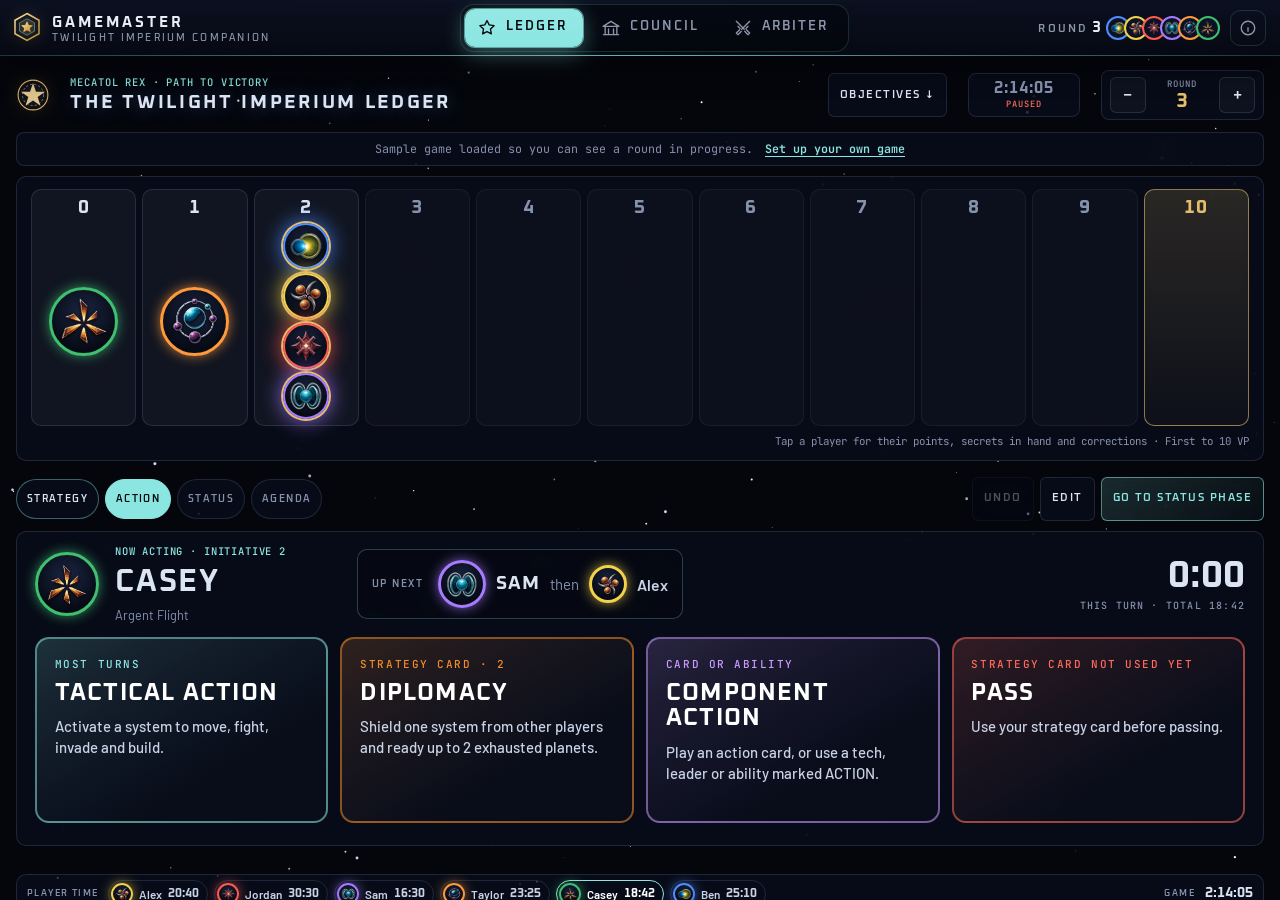
==== index.html @ 6354f103 "One game flow: shell with tabs, shared table, Council and Arbiter modules, agenda and combat hand-of" ====
<!DOCTYPE html>
<html lang="en">
<head>
<meta charset="utf-8">
<meta name="viewport" content="width=device-width, initial-scale=1, viewport-fit=cover">
<title>TI4 GameMaster</title>
<meta name="description" content="Free fan-made companion for Twilight Imperium 4 + Prophecy of Kings: objectives and rounds, agenda phase, and combat in one place.">
<meta name="theme-color" content="#05070d">
<link rel="preconnect" href="https://fonts.googleapis.com"><link rel="preconnect" href="https://fonts.gstatic.com" crossorigin>
<link href="https://fonts.googleapis.com/css2?family=Oxanium:wght@500;600;700&family=Barlow:wght@400;500;600&display=swap" rel="stylesheet">
<style>
:root{
  --bg:#05070d; --edge:rgba(139,230,226,.16); --ink:#e9eef7; --dim:#8d97ab;
  --cyan:#8be6e2; --gold:#e8c36a; --ember:#ff7a52; --violet:#b48cff;
  --bar:56px; --display:"Oxanium",system-ui,sans-serif; --body:"Barlow",system-ui,sans-serif;
}
*{box-sizing:border-box}
html,body{margin:0;height:100%;background:var(--bg);color:var(--ink);font-family:var(--body);overflow:hidden}
body{display:grid;grid-template-rows:var(--bar) 1fr}

/* ---------- command bar ---------- */
.bar{position:relative;z-index:2;display:flex;align-items:center;gap:14px;padding:0 14px 0 12px;
  padding-top:env(safe-area-inset-top);height:calc(var(--bar) + env(safe-area-inset-top));
  background:
    radial-gradient(120% 220% at 50% -120%,rgba(139,230,226,.16),transparent 60%),
    linear-gradient(180deg,#0b1020,#060912);
  border-bottom:1px solid var(--edge);box-shadow:0 10px 30px rgba(0,0,0,.45)}
.bar::after{content:"";position:absolute;left:0;right:0;bottom:-1px;height:1px;
  background:linear-gradient(90deg,transparent,var(--tint,var(--cyan)) 50%,transparent);opacity:.7;transition:background .4s}
.mark{display:flex;align-items:center;gap:10px;min-width:0;color:inherit;text-decoration:none}
.mark svg{width:30px;height:30px;flex:none;filter:drop-shadow(0 0 8px rgba(232,195,106,.35))}
.mark b{font:700 15px/1 var(--display);letter-spacing:.2em;text-transform:uppercase;white-space:nowrap}
.mark small{display:block;font:500 9.5px/1.2 var(--display);letter-spacing:.24em;color:var(--dim);text-transform:uppercase;margin-top:3px}

.tabs{display:flex;gap:6px;margin:0 auto;padding:4px;border:1px solid var(--edge);border-radius:14px;background:rgba(3,5,10,.6)}
.tab{position:relative;display:flex;align-items:center;gap:9px;height:38px;padding:0 16px 0 12px;border:0;border-radius:10px;
  background:transparent;color:var(--dim);cursor:pointer;font:600 12.5px/1 var(--display);letter-spacing:.16em;text-transform:uppercase;transition:color .2s,background .2s}
.tab svg{width:20px;height:20px;flex:none;stroke:currentColor;fill:none;stroke-width:1.6;stroke-linecap:round;stroke-linejoin:round}
.tab:hover{color:var(--ink)}
.tab[aria-selected="true"]{color:#05070d;background:linear-gradient(180deg,color-mix(in srgb,var(--t) 92%,#fff),var(--t));
  box-shadow:0 0 0 1px color-mix(in srgb,var(--t) 60%,transparent),0 6px 22px color-mix(in srgb,var(--t) 40%,transparent)}
.tab[data-tool="ledger"]{--t:var(--cyan)} .tab[data-tool="council"]{--t:var(--gold)} .tab[data-tool="arbiter"]{--t:var(--ember)}
.tab .dot{position:absolute;top:5px;right:6px;width:8px;height:8px;border-radius:50%;background:var(--t);box-shadow:0 0 10px var(--t);display:none}
.tab.alert .dot{display:block;animation:pulse 1.6s ease-in-out infinite}
.tab[aria-selected="true"] .dot{display:none}
@keyframes pulse{50%{transform:scale(1.5);opacity:.55}}

.status{display:flex;align-items:center;gap:10px;min-width:0}
.round{font:600 11px/1 var(--display);letter-spacing:.2em;color:var(--dim);text-transform:uppercase;white-space:nowrap}
.round b{color:var(--ink);font-size:15px;letter-spacing:.04em;margin-left:4px}
.seats{display:flex}
.seats img{width:24px;height:24px;border-radius:50%;margin-left:-6px;border:2px solid var(--c);background:#0b1224;object-fit:contain;padding:2px}
.icon{width:36px;height:36px;border-radius:10px;border:1px solid var(--edge);background:transparent;color:var(--dim);cursor:pointer;display:grid;place-items:center}
.icon:hover{color:var(--ink)} .icon svg{width:18px;height:18px;stroke:currentColor;fill:none;stroke-width:1.8}

/* ---------- module stage ---------- */
main{position:relative}
main iframe{position:absolute;inset:0;width:100%;height:100%;border:0;background:var(--bg);visibility:hidden}
main iframe.on{visibility:visible}
.boot{position:absolute;inset:0;display:grid;place-items:center;color:var(--dim);font:600 12px var(--display);letter-spacing:.3em;text-transform:uppercase;pointer-events:none}

/* ---------- about ---------- */
dialog{max-width:560px;width:calc(100% - 32px);border:1px solid var(--edge);border-radius:18px;background:#0a0f1c;color:var(--ink);padding:26px 26px 20px;box-shadow:0 30px 80px rgba(0,0,0,.6)}
dialog::backdrop{background:rgba(2,3,8,.7);backdrop-filter:blur(4px)}
dialog h2{margin:0 0 4px;font:700 18px var(--display);letter-spacing:.18em;text-transform:uppercase}
dialog p{color:#c3cad8;line-height:1.55;font-size:15px} dialog a{color:var(--cyan)}
dialog .fine{font-size:13px;color:var(--dim)}
dialog button{margin-top:6px;height:40px;padding:0 18px;border-radius:10px;border:1px solid var(--edge);background:#111a2e;color:var(--ink);font:600 12px var(--display);letter-spacing:.16em;text-transform:uppercase;cursor:pointer}

/* ---------- phone ---------- */
@media (max-width:820px){
  .mark b,.mark small,.round span{display:none}
  .tab{padding:0 12px 0 10px}
}
@media (max-width:560px){
  :root{--bar:52px}
  .bar{gap:8px;padding:0 8px}
  .tabs{gap:2px;padding:3px}
  .tab{gap:0;padding:0 14px;height:40px}
  .tab span{display:none}
  .tab svg{width:22px;height:22px}
  .seats{display:none}
}
</style>
</head>
<body>
<header class="bar" id="bar">
  <a class="mark" href="./" title="TI4 GameMaster">
    <svg viewBox="0 0 40 40" aria-hidden="true"><defs><linearGradient id="mg" x1="0" y1="0" x2="1" y2="1"><stop offset="0" stop-color="#ffe7a8"/><stop offset="1" stop-color="#b8862e"/></linearGradient></defs>
      <polygon points="20,2 36,11 36,29 20,38 4,29 4,11" fill="none" stroke="url(#mg)" stroke-width="2"/>
      <polygon points="20,9 30,14.5 30,25.5 20,31 10,25.5 10,14.5" fill="rgba(232,195,106,.12)" stroke="#8be6e2" stroke-opacity=".6"/>
      <path d="M20 12l2.4 5.2 5.6.6-4.2 3.8 1.2 5.5L20 24.4l-5 2.7 1.2-5.5-4.2-3.8 5.6-.6z" fill="url(#mg)"/></svg>
    <div><b>GameMaster</b><small>Twilight Imperium companion</small></div>
  </a>
  <nav class="tabs" role="tablist" aria-label="Tools">
    <button class="tab" role="tab" data-tool="ledger" aria-selected="false" title="Ledger: objectives, score and rounds">
      <svg viewBox="0 0 24 24"><path d="M12 3l2.6 5.3 5.9.9-4.3 4.1 1 5.8L12 16.4 6.8 19.1l1-5.8L3.5 9.2l5.9-.9z"/></svg><span>Ledger</span><i class="dot"></i></button>
    <button class="tab" role="tab" data-tool="council" aria-selected="false" title="Council Chamber: the agenda phase">
      <svg viewBox="0 0 24 24"><path d="M3 20h18M5 20V10M19 20V10M9 20v-7M15 20v-7M2.5 10L12 4l9.5 6z"/></svg><span>Council</span><i class="dot"></i></button>
    <button class="tab" role="tab" data-tool="arbiter" aria-selected="false" title="Battle Arbiter: resolve combat">
      <svg viewBox="0 0 24 24"><path d="M4 4l9.5 9.5M20 4l-9.5 9.5M14 16l4 4 2-2-4-4M10 16l-4 4-2-2 4-4M15.5 12.5L18 10M8.5 12.5L6 10"/></svg><span>Arbiter</span><i class="dot"></i></button>
  </nav>
  <div class="status">
    <div class="round" id="round" hidden><span>Round</span><b id="roundN">1</b></div>
    <div class="seats" id="seats"></div>
    <button class="icon" id="aboutBtn" aria-label="About this site"><svg viewBox="0 0 24 24"><circle cx="12" cy="12" r="9"/><path d="M12 11v6M12 7.5v.5"/></svg></button>
  </div>
</header>
<main id="stage"><div class="boot" id="boot">Opening the ledger</div></main>

<dialog id="about">
  <h2>GameMaster</h2>
  <p>A free companion for <i>Twilight Imperium: Fourth Edition</i> and <i>Prophecy of Kings</i>. The Ledger runs the round and the score; the agenda phase opens the Council Chamber, and combat opens the Battle Arbiter.</p>
  <p>Your game is saved in this browser on this device. There are no accounts and nothing is sent anywhere.</p>
  <p class="fine">Fan-made and non-commercial. Not affiliated with, endorsed or sponsored by Fantasy Flight Games or Asmodee. Twilight Imperium is a trademark of Fantasy Flight Games; faction portraits © Fantasy Flight Games. Unit art rendered from <a href="https://www.thingiverse.com/thing:4191414" target="_blank" rel="noopener">Twilight Imperium 4 ship models</a> by Saunick, CC BY.</p>
  <form method="dialog"><button>Close</button></form>
</dialog>

<script src="shared/factions.js"></script>
<script src="shared/bus.js"></script>
<script src="shared/table.js"></script>
<script>
window.TI4_SHELL = true;
(function () {
  const TOOLS = ['ledger', 'council', 'arbiter'];
  const TINT = { ledger: 'var(--cyan)', council: 'var(--gold)', arbiter: 'var(--ember)' };
  const stage = document.getElementById('stage'), frames = {};
  let current = null;

  function frame(tool) {
    if (!frames[tool]) {
      const f = document.createElement('iframe');
      f.src = tool + '/'; f.title = tool; f.setAttribute('allow', 'clipboard-write');
      f.addEventListener('load', () => { document.getElementById('boot').hidden = true; });
      stage.appendChild(f); frames[tool] = f;
    }
    return frames[tool];
  }
  function show(tool, push) {
    if (!TOOLS.includes(tool)) tool = 'ledger';
    if (tool === current) return;
    current = tool;
    for (const t of TOOLS) {
      const on = t === tool;
      document.querySelector(`.tab[data-tool="${t}"]`).setAttribute('aria-selected', on);
      if (on) { document.querySelector(`.tab[data-tool="${t}"]`).classList.remove('alert'); frame(t).classList.add('on'); }
      else if (frames[t]) frames[t].classList.remove('on');
    }
    document.getElementById('bar').style.setProperty('--tint', TINT[tool]);
    if (push !== false && location.hash !== '#' + tool) history.replaceState(null, '', '#' + tool);
    TI4.emit('shell:shown', { tool });
    try { frames[tool].contentWindow.focus(); } catch (e) {}
  }
  document.querySelector('.tabs').addEventListener('click', e => { const b = e.target.closest('.tab'); if (b) show(b.dataset.tool); });
  addEventListener('hashchange', () => show(location.hash.slice(1), false));

  /* modules ask the shell to switch tabs */
  TI4.on('shell:open', m => show(m.tool));
  /* attention dots on tabs that aren't on screen */
  const flag = tool => { if (tool !== current) document.querySelector(`.tab[data-tool="${tool}"]`).classList.add('alert'); };
  TI4.on('outbox', m => { if (m.kind && m.kind.startsWith('council')) flag('ledger'); if (m.kind === 'arbiter:result') flag('ledger'); });
  TI4.on('pending', m => flag(m.tool));

  /* who's playing, in the bar */
  function drawTable() {
    const t = TI4.table.read(), seats = document.getElementById('seats');
    document.getElementById('round').hidden = !t;
    if (!t) { seats.innerHTML = ''; return; }
    document.getElementById('roundN').textContent = t.round || 1;
    seats.innerHTML = t.players.map(p => { const f = TI4.faction(p.faction);
      return f && f.art.emblem ? `<img src="${f.art.emblem}" alt="" title="${p.name} · ${f.name}" style="--c:${TI4.COLORS[p.color] || '#888'}">` : ''; }).join('');
  }
  TI4.on('table', drawTable); drawTable();

  document.getElementById('aboutBtn').addEventListener('click', () => document.getElementById('about').showModal());

  show(location.hash.slice(1) || 'ledger', false);
})();
</script>
</body>
</html>
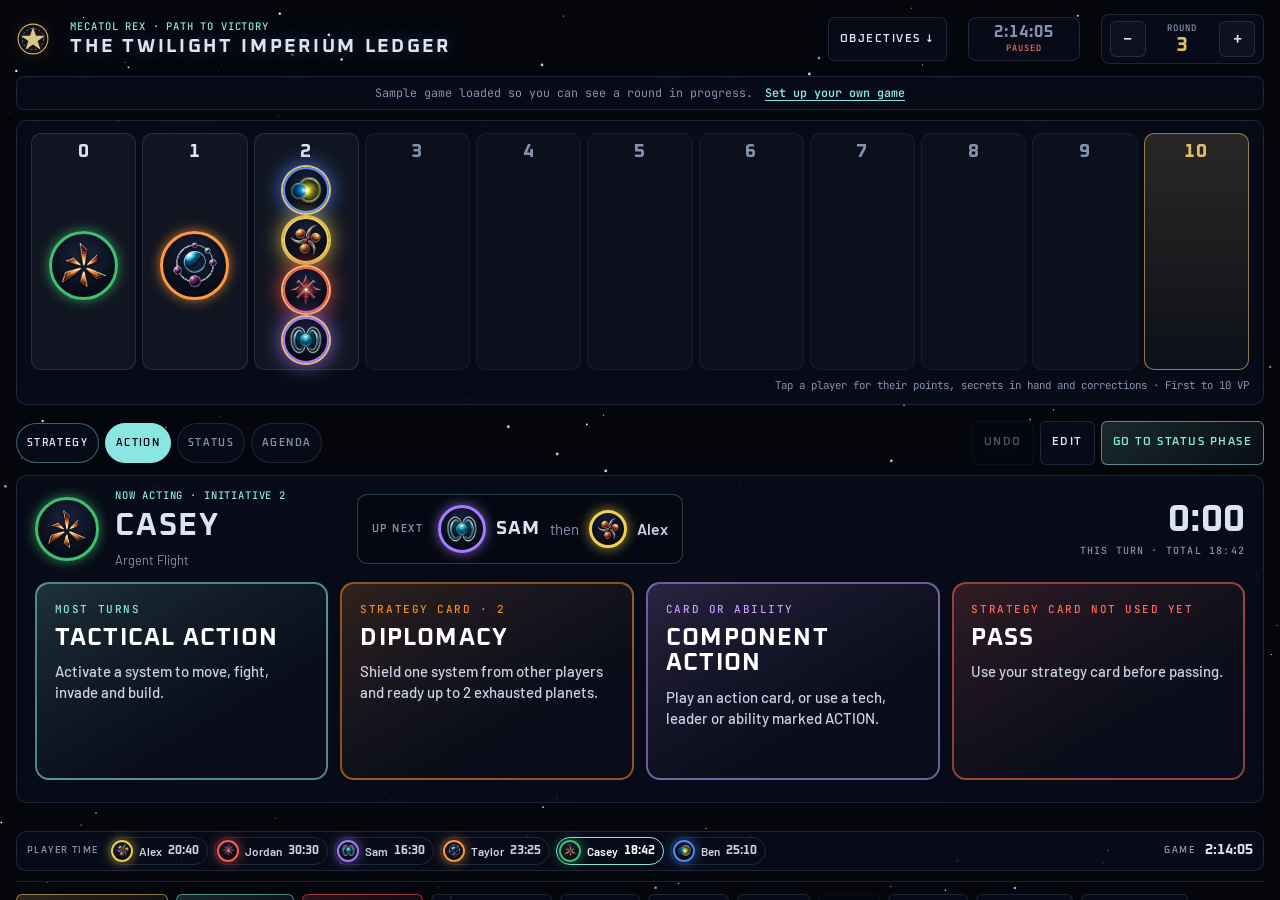
==== commit 3587ff32: "No top bar: Council and Arbiter slide over the Ledger; one setup with starting techs and table optio" ====
--- a/index.html
+++ b/index.html
@@ -6,111 +6,45 @@
 <title>TI4 GameMaster</title>
 <meta name="description" content="Free fan-made companion for Twilight Imperium 4 + Prophecy of Kings: objectives and rounds, agenda phase, and combat in one place.">
 <meta name="theme-color" content="#05070d">
-<link rel="preconnect" href="https://fonts.googleapis.com"><link rel="preconnect" href="https://fonts.gstatic.com" crossorigin>
-<link href="https://fonts.googleapis.com/css2?family=Oxanium:wght@500;600;700&family=Barlow:wght@400;500;600&display=swap" rel="stylesheet">
+<link rel="icon" href="data:image/svg+xml,%3Csvg xmlns='http://www.w3.org/2000/svg' viewBox='0 0 40 40'%3E%3Cpolygon points='20,2 36,11 36,29 20,38 4,29 4,11' fill='%230b1020' stroke='%23e8c36a' stroke-width='2.5'/%3E%3Cpath d='M20 11l2.6 5.6 6 .7-4.5 4.1 1.3 6L20 24.5l-5.4 2.9 1.3-6-4.5-4.1 6-.7z' fill='%23e8c36a'/%3E%3C/svg%3E">
 <style>
-:root{
-  --bg:#05070d; --edge:rgba(139,230,226,.16); --ink:#e9eef7; --dim:#8d97ab;
-  --cyan:#8be6e2; --gold:#e8c36a; --ember:#ff7a52; --violet:#b48cff;
-  --bar:56px; --display:"Oxanium",system-ui,sans-serif; --body:"Barlow",system-ui,sans-serif;
-}
+:root{--bg:#05070d}
 *{box-sizing:border-box}
-html,body{margin:0;height:100%;background:var(--bg);color:var(--ink);font-family:var(--body);overflow:hidden}
-body{display:grid;grid-template-rows:var(--bar) 1fr}
+html,body{margin:0;height:100%;background:var(--bg);overflow:hidden;font-family:"Barlow",system-ui,sans-serif;color:#e9eef7}
+.stage{position:fixed;inset:0}
+.stage>iframe{position:absolute;inset:0;width:100%;height:100%;border:0;background:var(--bg)}
 
-/* ---------- command bar ---------- */
-.bar{position:relative;z-index:2;display:flex;align-items:center;gap:14px;padding:0 14px 0 12px;
-  padding-top:env(safe-area-inset-top);height:calc(var(--bar) + env(safe-area-inset-top));
-  background:
-    radial-gradient(120% 220% at 50% -120%,rgba(139,230,226,.16),transparent 60%),
-    linear-gradient(180deg,#0b1020,#060912);
-  border-bottom:1px solid var(--edge);box-shadow:0 10px 30px rgba(0,0,0,.45)}
-.bar::after{content:"";position:absolute;left:0;right:0;bottom:-1px;height:1px;
-  background:linear-gradient(90deg,transparent,var(--tint,var(--cyan)) 50%,transparent);opacity:.7;transition:background .4s}
-.mark{display:flex;align-items:center;gap:10px;min-width:0;color:inherit;text-decoration:none}
-.mark svg{width:30px;height:30px;flex:none;filter:drop-shadow(0 0 8px rgba(232,195,106,.35))}
-.mark b{font:700 15px/1 var(--display);letter-spacing:.2em;text-transform:uppercase;white-space:nowrap}
-.mark small{display:block;font:500 9.5px/1.2 var(--display);letter-spacing:.24em;color:var(--dim);text-transform:uppercase;margin-top:3px}
+/* Council and Arbiter rise over the game and sink back when done */
+.scrim{position:fixed;inset:0;background:radial-gradient(120% 90% at 50% 110%,rgba(0,0,0,.2),rgba(2,3,8,.78));opacity:0;pointer-events:none;transition:opacity .45s ease}
+.sheet{position:fixed;inset:0;transform:translateY(104%);transition:transform .55s cubic-bezier(.2,.8,.15,1),box-shadow .55s;will-change:transform;box-shadow:0 -30px 80px rgba(0,0,0,0)}
+.sheet iframe{position:absolute;inset:0;width:100%;height:100%;border:0;background:var(--bg)}
+.sheet::before{content:"";position:absolute;left:0;right:0;top:-1px;height:2px;z-index:1;pointer-events:none;
+  background:linear-gradient(90deg,transparent,var(--t),transparent);opacity:0;transition:opacity .4s .2s}
+.sheet[data-tool="council"]{--t:#e8c36a}.sheet[data-tool="arbiter"]{--t:#ff7a52}
+body.up .scrim{opacity:1}
+.sheet.on{transform:none;box-shadow:0 -30px 80px rgba(0,0,0,.6)}
+.sheet.on::before{opacity:1}
+@media (prefers-reduced-motion:reduce){.sheet,.scrim{transition:none}}
 
-.tabs{display:flex;gap:6px;margin:0 auto;padding:4px;border:1px solid var(--edge);border-radius:14px;background:rgba(3,5,10,.6)}
-.tab{position:relative;display:flex;align-items:center;gap:9px;height:38px;padding:0 16px 0 12px;border:0;border-radius:10px;
-  background:transparent;color:var(--dim);cursor:pointer;font:600 12.5px/1 var(--display);letter-spacing:.16em;text-transform:uppercase;transition:color .2s,background .2s}
-.tab svg{width:20px;height:20px;flex:none;stroke:currentColor;fill:none;stroke-width:1.6;stroke-linecap:round;stroke-linejoin:round}
-.tab:hover{color:var(--ink)}
-.tab[aria-selected="true"]{color:#05070d;background:linear-gradient(180deg,color-mix(in srgb,var(--t) 92%,#fff),var(--t));
-  box-shadow:0 0 0 1px color-mix(in srgb,var(--t) 60%,transparent),0 6px 22px color-mix(in srgb,var(--t) 40%,transparent)}
-.tab[data-tool="ledger"]{--t:var(--cyan)} .tab[data-tool="council"]{--t:var(--gold)} .tab[data-tool="arbiter"]{--t:var(--ember)}
-.tab .dot{position:absolute;top:5px;right:6px;width:8px;height:8px;border-radius:50%;background:var(--t);box-shadow:0 0 10px var(--t);display:none}
-.tab.alert .dot{display:block;animation:pulse 1.6s ease-in-out infinite}
-.tab[aria-selected="true"] .dot{display:none}
-@keyframes pulse{50%{transform:scale(1.5);opacity:.55}}
+.boot{position:fixed;inset:0;display:grid;place-items:center;pointer-events:none;color:#8d97ab;font:600 12px "Oxanium",system-ui,sans-serif;letter-spacing:.3em;text-transform:uppercase;transition:opacity .4s}
+.boot.gone{opacity:0}
 
-.status{display:flex;align-items:center;gap:10px;min-width:0}
-.round{font:600 11px/1 var(--display);letter-spacing:.2em;color:var(--dim);text-transform:uppercase;white-space:nowrap}
-.round b{color:var(--ink);font-size:15px;letter-spacing:.04em;margin-left:4px}
-.seats{display:flex}
-.seats img{width:24px;height:24px;border-radius:50%;margin-left:-6px;border:2px solid var(--c);background:#0b1224;object-fit:contain;padding:2px}
-.icon{width:36px;height:36px;border-radius:10px;border:1px solid var(--edge);background:transparent;color:var(--dim);cursor:pointer;display:grid;place-items:center}
-.icon:hover{color:var(--ink)} .icon svg{width:18px;height:18px;stroke:currentColor;fill:none;stroke-width:1.8}
-
-/* ---------- module stage ---------- */
-main{position:relative}
-main iframe{position:absolute;inset:0;width:100%;height:100%;border:0;background:var(--bg);visibility:hidden}
-main iframe.on{visibility:visible}
-.boot{position:absolute;inset:0;display:grid;place-items:center;color:var(--dim);font:600 12px var(--display);letter-spacing:.3em;text-transform:uppercase;pointer-events:none}
-
-/* ---------- about ---------- */
-dialog{max-width:560px;width:calc(100% - 32px);border:1px solid var(--edge);border-radius:18px;background:#0a0f1c;color:var(--ink);padding:26px 26px 20px;box-shadow:0 30px 80px rgba(0,0,0,.6)}
+dialog{max-width:560px;width:calc(100% - 32px);border:1px solid rgba(139,230,226,.16);border-radius:18px;background:#0a0f1c;color:#e9eef7;padding:26px 26px 20px;box-shadow:0 30px 80px rgba(0,0,0,.6)}
 dialog::backdrop{background:rgba(2,3,8,.7);backdrop-filter:blur(4px)}
-dialog h2{margin:0 0 4px;font:700 18px var(--display);letter-spacing:.18em;text-transform:uppercase}
-dialog p{color:#c3cad8;line-height:1.55;font-size:15px} dialog a{color:var(--cyan)}
-dialog .fine{font-size:13px;color:var(--dim)}
-dialog button{margin-top:6px;height:40px;padding:0 18px;border-radius:10px;border:1px solid var(--edge);background:#111a2e;color:var(--ink);font:600 12px var(--display);letter-spacing:.16em;text-transform:uppercase;cursor:pointer}
-
-/* ---------- phone ---------- */
-@media (max-width:820px){
-  .mark b,.mark small,.round span{display:none}
-  .tab{padding:0 12px 0 10px}
-}
-@media (max-width:560px){
-  :root{--bar:52px}
-  .bar{gap:8px;padding:0 8px}
-  .tabs{gap:2px;padding:3px}
-  .tab{gap:0;padding:0 14px;height:40px}
-  .tab span{display:none}
-  .tab svg{width:22px;height:22px}
-  .seats{display:none}
-}
+dialog h2{margin:0 0 4px;font:700 18px "Oxanium",system-ui,sans-serif;letter-spacing:.18em;text-transform:uppercase}
+dialog p{color:#c3cad8;line-height:1.55;font-size:15px} dialog a{color:#8be6e2}
+dialog .fine{font-size:13px;color:#8d97ab}
+dialog button{margin-top:6px;height:40px;padding:0 18px;border-radius:10px;border:1px solid rgba(139,230,226,.2);background:#111a2e;color:#e9eef7;font:600 12px "Oxanium",system-ui,sans-serif;letter-spacing:.16em;text-transform:uppercase;cursor:pointer}
 </style>
 </head>
 <body>
-<header class="bar" id="bar">
-  <a class="mark" href="./" title="TI4 GameMaster">
-    <svg viewBox="0 0 40 40" aria-hidden="true"><defs><linearGradient id="mg" x1="0" y1="0" x2="1" y2="1"><stop offset="0" stop-color="#ffe7a8"/><stop offset="1" stop-color="#b8862e"/></linearGradient></defs>
-      <polygon points="20,2 36,11 36,29 20,38 4,29 4,11" fill="none" stroke="url(#mg)" stroke-width="2"/>
-      <polygon points="20,9 30,14.5 30,25.5 20,31 10,25.5 10,14.5" fill="rgba(232,195,106,.12)" stroke="#8be6e2" stroke-opacity=".6"/>
-      <path d="M20 12l2.4 5.2 5.6.6-4.2 3.8 1.2 5.5L20 24.4l-5 2.7 1.2-5.5-4.2-3.8 5.6-.6z" fill="url(#mg)"/></svg>
-    <div><b>GameMaster</b><small>Twilight Imperium companion</small></div>
-  </a>
-  <nav class="tabs" role="tablist" aria-label="Tools">
-    <button class="tab" role="tab" data-tool="ledger" aria-selected="false" title="Ledger: objectives, score and rounds">
-      <svg viewBox="0 0 24 24"><path d="M12 3l2.6 5.3 5.9.9-4.3 4.1 1 5.8L12 16.4 6.8 19.1l1-5.8L3.5 9.2l5.9-.9z"/></svg><span>Ledger</span><i class="dot"></i></button>
-    <button class="tab" role="tab" data-tool="council" aria-selected="false" title="Council Chamber: the agenda phase">
-      <svg viewBox="0 0 24 24"><path d="M3 20h18M5 20V10M19 20V10M9 20v-7M15 20v-7M2.5 10L12 4l9.5 6z"/></svg><span>Council</span><i class="dot"></i></button>
-    <button class="tab" role="tab" data-tool="arbiter" aria-selected="false" title="Battle Arbiter: resolve combat">
-      <svg viewBox="0 0 24 24"><path d="M4 4l9.5 9.5M20 4l-9.5 9.5M14 16l4 4 2-2-4-4M10 16l-4 4-2-2 4-4M15.5 12.5L18 10M8.5 12.5L6 10"/></svg><span>Arbiter</span><i class="dot"></i></button>
-  </nav>
-  <div class="status">
-    <div class="round" id="round" hidden><span>Round</span><b id="roundN">1</b></div>
-    <div class="seats" id="seats"></div>
-    <button class="icon" id="aboutBtn" aria-label="About this site"><svg viewBox="0 0 24 24"><circle cx="12" cy="12" r="9"/><path d="M12 11v6M12 7.5v.5"/></svg></button>
-  </div>
-</header>
-<main id="stage"><div class="boot" id="boot">Opening the ledger</div></main>
+<div class="stage" id="stage"></div>
+<div class="scrim" id="scrim"></div>
+<div class="boot" id="boot">Opening the ledger</div>
 
 <dialog id="about">
   <h2>GameMaster</h2>
-  <p>A free companion for <i>Twilight Imperium: Fourth Edition</i> and <i>Prophecy of Kings</i>. The Ledger runs the round and the score; the agenda phase opens the Council Chamber, and combat opens the Battle Arbiter.</p>
+  <p>A free companion for <i>Twilight Imperium: Fourth Edition</i> and <i>Prophecy of Kings</i>. The Ledger runs the round and the score. The agenda phase brings up the Council Chamber, and combat brings up the Battle Arbiter.</p>
   <p>Your game is saved in this browser on this device. There are no accounts and nothing is sent anywhere.</p>
   <p class="fine">Fan-made and non-commercial. Not affiliated with, endorsed or sponsored by Fantasy Flight Games or Asmodee. Twilight Imperium is a trademark of Fantasy Flight Games; faction portraits © Fantasy Flight Games. Unit art rendered from <a href="https://www.thingiverse.com/thing:4191414" target="_blank" rel="noopener">Twilight Imperium 4 ship models</a> by Saunick, CC BY.</p>
   <form method="dialog"><button>Close</button></form>
@@ -122,59 +56,43 @@
 <script>
 window.TI4_SHELL = true;
 (function () {
-  const TOOLS = ['ledger', 'council', 'arbiter'];
-  const TINT = { ledger: 'var(--cyan)', council: 'var(--gold)', arbiter: 'var(--ember)' };
-  const stage = document.getElementById('stage'), frames = {};
-  let current = null;
+  const stage = document.getElementById('stage'), sheets = {};
+  let current = 'ledger';
 
-  function frame(tool) {
-    if (!frames[tool]) {
-      const f = document.createElement('iframe');
-      f.src = tool + '/'; f.title = tool; f.setAttribute('allow', 'clipboard-write');
-      f.addEventListener('load', () => { document.getElementById('boot').hidden = true; });
-      stage.appendChild(f); frames[tool] = f;
+  /* the game itself is always underneath */
+  const base = document.createElement('iframe');
+  base.src = 'ledger/'; base.title = 'Ledger'; base.setAttribute('allow', 'clipboard-write');
+  base.addEventListener('load', () => document.getElementById('boot').classList.add('gone'));
+  stage.appendChild(base);
+
+  function sheet(tool) {
+    if (!sheets[tool]) {
+      const el = document.createElement('div'); el.className = 'sheet'; el.dataset.tool = tool;
+      const f = document.createElement('iframe'); f.src = tool + '/'; f.title = tool === 'council' ? 'Council Chamber' : 'Battle Arbiter';
+      f.setAttribute('allow', 'clipboard-write');
+      el.appendChild(f); document.body.appendChild(el); sheets[tool] = el;
+      el.getBoundingClientRect();           // let the first slide-in animate
     }
-    return frames[tool];
+    return sheets[tool];
   }
   function show(tool, push) {
-    if (!TOOLS.includes(tool)) tool = 'ledger';
+    if (tool !== 'council' && tool !== 'arbiter') tool = 'ledger';
     if (tool === current) return;
     current = tool;
-    for (const t of TOOLS) {
-      const on = t === tool;
-      document.querySelector(`.tab[data-tool="${t}"]`).setAttribute('aria-selected', on);
-      if (on) { document.querySelector(`.tab[data-tool="${t}"]`).classList.remove('alert'); frame(t).classList.add('on'); }
-      else if (frames[t]) frames[t].classList.remove('on');
-    }
-    document.getElementById('bar').style.setProperty('--tint', TINT[tool]);
-    if (push !== false && location.hash !== '#' + tool) history.replaceState(null, '', '#' + tool);
+    for (const t in sheets) if (t !== tool) sheets[t].classList.remove('on');
+    if (tool !== 'ledger') { const el = sheet(tool); requestAnimationFrame(() => requestAnimationFrame(() => el.classList.add('on'))); }
+    document.body.classList.toggle('up', tool !== 'ledger');
+    if (push !== false) history.replaceState(null, '', tool === 'ledger' ? location.pathname + location.search : '#' + tool);
     TI4.emit('shell:shown', { tool });
-    try { frames[tool].contentWindow.focus(); } catch (e) {}
+    try { (tool === 'ledger' ? base : sheet(tool).firstChild).contentWindow.focus(); } catch (e) {}
   }
-  document.querySelector('.tabs').addEventListener('click', e => { const b = e.target.closest('.tab'); if (b) show(b.dataset.tool); });
+  TI4.on('shell:open', m => show(m.tool));
+  TI4.on('shell:about', () => document.getElementById('about').showModal());
   addEventListener('hashchange', () => show(location.hash.slice(1), false));
 
-  /* modules ask the shell to switch tabs */
-  TI4.on('shell:open', m => show(m.tool));
-  /* attention dots on tabs that aren't on screen */
-  const flag = tool => { if (tool !== current) document.querySelector(`.tab[data-tool="${tool}"]`).classList.add('alert'); };
-  TI4.on('outbox', m => { if (m.kind && m.kind.startsWith('council')) flag('ledger'); if (m.kind === 'arbiter:result') flag('ledger'); });
-  TI4.on('pending', m => flag(m.tool));
-
-  /* who's playing, in the bar */
-  function drawTable() {
-    const t = TI4.table.read(), seats = document.getElementById('seats');
-    document.getElementById('round').hidden = !t;
-    if (!t) { seats.innerHTML = ''; return; }
-    document.getElementById('roundN').textContent = t.round || 1;
-    seats.innerHTML = t.players.map(p => { const f = TI4.faction(p.faction);
-      return f && f.art.emblem ? `<img src="${f.art.emblem}" alt="" title="${p.name} · ${f.name}" style="--c:${TI4.COLORS[p.color] || '#888'}">` : ''; }).join('');
-  }
-  TI4.on('table', drawTable); drawTable();
-
-  document.getElementById('aboutBtn').addEventListener('click', () => document.getElementById('about').showModal());
-
-  show(location.hash.slice(1) || 'ledger', false);
+  /* opening straight to #council or #arbiter (e.g. after a refresh) */
+  const h = location.hash.slice(1);
+  if (h === 'council' || h === 'arbiter') setTimeout(() => show(h, false), 300);
 })();
 </script>
 </body>
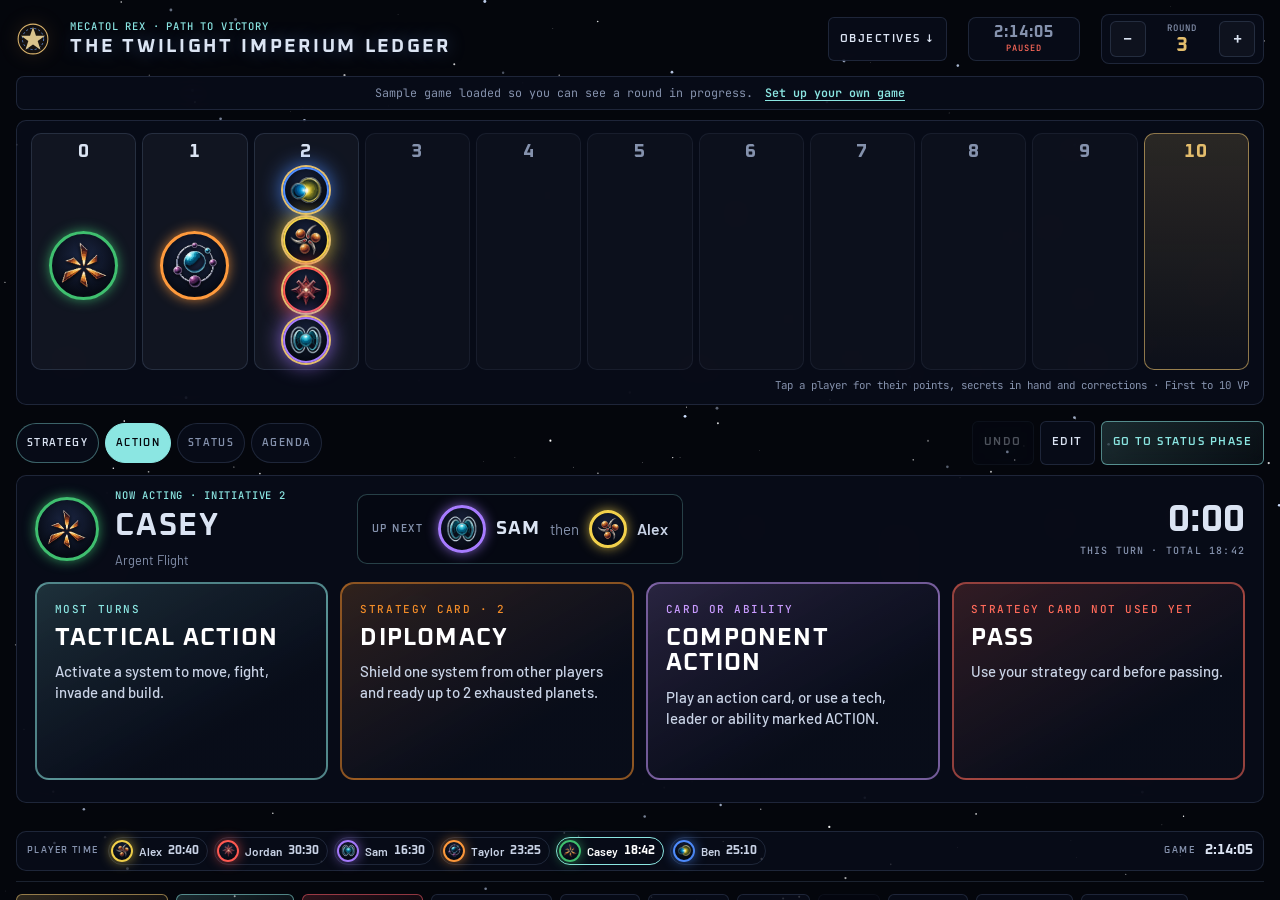
==== commit 69915595: "Settings carry across all three tools; Council speaker updates the Ledger; whole-game copy/load; mat" ====
--- a/index.html
+++ b/index.html
@@ -88,6 +88,8 @@
   }
   TI4.on('shell:open', m => show(m.tool));
   TI4.on('shell:about', () => document.getElementById('about').showModal());
+  /* a loaded game: drop the Council and Arbiter so they reopen from the new data */
+  TI4.on('shell:reload', () => { for (const t in sheets) { sheets[t].remove(); delete sheets[t]; } if (current !== 'ledger') { current = 'ledger'; document.body.classList.remove('up'); } });
   addEventListener('hashchange', () => show(location.hash.slice(1), false));
 
   /* opening straight to #council or #arbiter (e.g. after a refresh) */
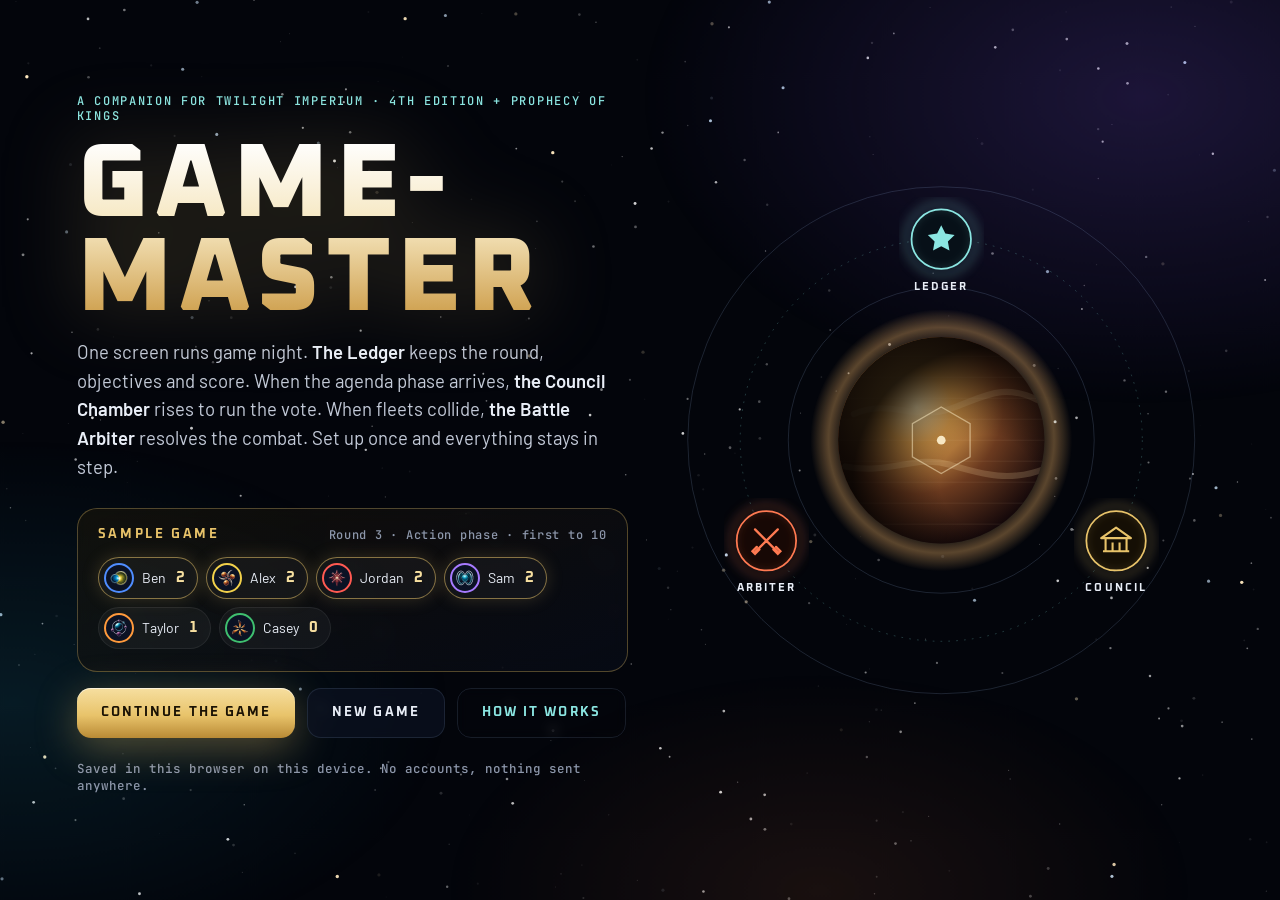
==== commit ed6668a1: "Opening screen with season stats, TV table screen, Home button; finished games recorded to the seaso" ====
--- a/index.html
+++ b/index.html
@@ -3,7 +3,7 @@
 <head>
 <meta charset="utf-8">
 <meta name="viewport" content="width=device-width, initial-scale=1, viewport-fit=cover">
-<title>TI4 GameMaster</title>
+<title>GameMaster · Twilight Imperium companion</title>
 <meta name="description" content="Free fan-made companion for Twilight Imperium 4 + Prophecy of Kings: objectives and rounds, agenda phase, and combat in one place.">
 <meta name="theme-color" content="#05070d">
 <link rel="icon" href="data:image/svg+xml,%3Csvg xmlns='http://www.w3.org/2000/svg' viewBox='0 0 40 40'%3E%3Cpolygon points='20,2 36,11 36,29 20,38 4,29 4,11' fill='%230b1020' stroke='%23e8c36a' stroke-width='2.5'/%3E%3Cpath d='M20 11l2.6 5.6 6 .7-4.5 4.1 1.3 6L20 24.5l-5.4 2.9 1.3-6-4.5-4.1 6-.7z' fill='%23e8c36a'/%3E%3C/svg%3E">
@@ -21,6 +21,10 @@
 .sheet::before{content:"";position:absolute;left:0;right:0;top:-1px;height:2px;z-index:1;pointer-events:none;
   background:linear-gradient(90deg,transparent,var(--t),transparent);opacity:0;transition:opacity .4s .2s}
 .sheet[data-tool="council"]{--t:#e8c36a}.sheet[data-tool="arbiter"]{--t:#ff7a52}
+/* the opening screen fades rather than slides, and sits above everything */
+.sheet[data-tool="home"]{transform:none;opacity:0;visibility:hidden;transition:opacity .5s ease,visibility 0s .5s;z-index:5}
+.sheet[data-tool="home"]::before{display:none}
+.sheet[data-tool="home"].on{opacity:1;visibility:visible;transition:opacity .5s ease}
 body.up .scrim{opacity:1}
 .sheet.on{transform:none;box-shadow:0 -30px 80px rgba(0,0,0,.6)}
 .sheet.on::before{opacity:1}
@@ -68,7 +72,7 @@
   function sheet(tool) {
     if (!sheets[tool]) {
       const el = document.createElement('div'); el.className = 'sheet'; el.dataset.tool = tool;
-      const f = document.createElement('iframe'); f.src = tool + '/'; f.title = tool === 'council' ? 'Council Chamber' : 'Battle Arbiter';
+      const f = document.createElement('iframe'); f.src = tool + '/'; f.title = { council: 'Council Chamber', arbiter: 'Battle Arbiter', home: 'GameMaster' }[tool];
       f.setAttribute('allow', 'clipboard-write');
       el.appendChild(f); document.body.appendChild(el); sheets[tool] = el;
       el.getBoundingClientRect();           // let the first slide-in animate
@@ -76,25 +80,27 @@
     return sheets[tool];
   }
   function show(tool, push) {
-    if (tool !== 'council' && tool !== 'arbiter') tool = 'ledger';
+    if (tool !== 'council' && tool !== 'arbiter' && tool !== 'home') tool = 'ledger';
     if (tool === current) return;
     current = tool;
     for (const t in sheets) if (t !== tool) sheets[t].classList.remove('on');
     if (tool !== 'ledger') { const el = sheet(tool); requestAnimationFrame(() => requestAnimationFrame(() => el.classList.add('on'))); }
-    document.body.classList.toggle('up', tool !== 'ledger');
-    if (push !== false) history.replaceState(null, '', tool === 'ledger' ? location.pathname + location.search : '#' + tool);
+    document.body.classList.toggle('up', tool === 'council' || tool === 'arbiter');
+    if (push !== false) history.replaceState(null, '', tool === 'home' ? location.pathname + location.search : '#' + (tool === 'ledger' ? 'game' : tool));
     TI4.emit('shell:shown', { tool });
     try { (tool === 'ledger' ? base : sheet(tool).firstChild).contentWindow.focus(); } catch (e) {}
   }
   TI4.on('shell:open', m => show(m.tool));
   TI4.on('shell:about', () => document.getElementById('about').showModal());
   /* a loaded game: drop the Council and Arbiter so they reopen from the new data */
-  TI4.on('shell:reload', () => { for (const t in sheets) { sheets[t].remove(); delete sheets[t]; } if (current !== 'ledger') { current = 'ledger'; document.body.classList.remove('up'); } });
+  TI4.on('shell:reload', () => { for (const t of ['council', 'arbiter']) if (sheets[t]) { sheets[t].remove(); delete sheets[t]; } if (current === 'council' || current === 'arbiter') { current = 'ledger'; document.body.classList.remove('up'); } });
   addEventListener('hashchange', () => show(location.hash.slice(1), false));
 
-  /* opening straight to #council or #arbiter (e.g. after a refresh) */
+  /* arrive on the opening screen; #game, #council or #arbiter open straight into play */
   const h = location.hash.slice(1);
   if (h === 'council' || h === 'arbiter') setTimeout(() => show(h, false), 300);
+  else if (h !== 'game') show('home', false);
+  document.getElementById('boot').classList.add('gone');
 })();
 </script>
 </body>
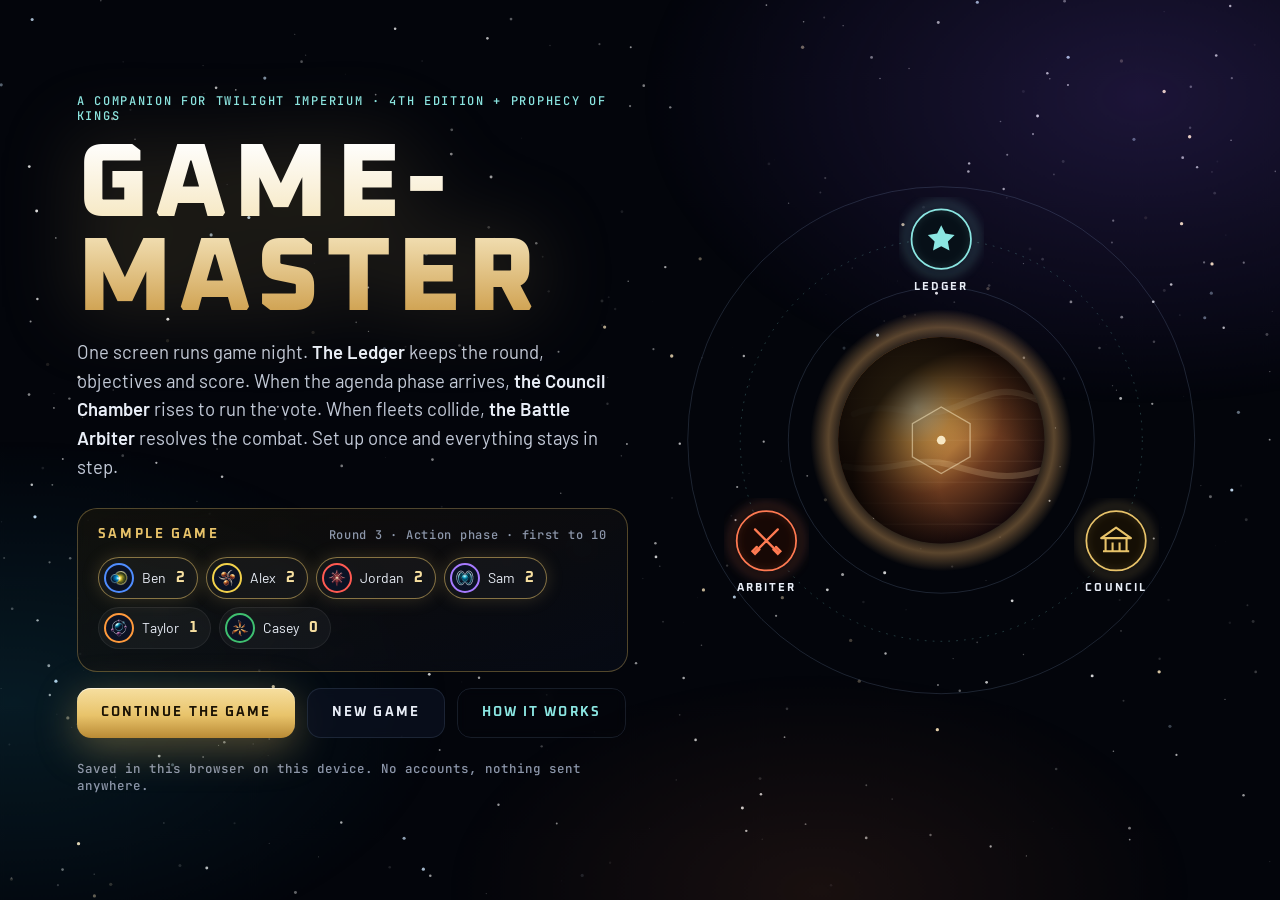
==== commit 121849a3: "Review fixes: Council Keleres everywhere, tabs no longer overwrite each other, Back closes panels, s" ====
--- a/index.html
+++ b/index.html
@@ -4,6 +4,7 @@
 <meta charset="utf-8">
 <meta name="viewport" content="width=device-width, initial-scale=1, viewport-fit=cover">
 <title>GameMaster · Twilight Imperium companion</title>
+<link rel="stylesheet" href="shared/fonts/fonts.css">
 <meta name="description" content="Free fan-made companion for Twilight Imperium 4 + Prophecy of Kings: objectives and rounds, agenda phase, and combat in one place.">
 <meta name="theme-color" content="#05070d">
 <link rel="icon" href="data:image/svg+xml,%3Csvg xmlns='http://www.w3.org/2000/svg' viewBox='0 0 40 40'%3E%3Cpolygon points='20,2 36,11 36,29 20,38 4,29 4,11' fill='%230b1020' stroke='%23e8c36a' stroke-width='2.5'/%3E%3Cpath d='M20 11l2.6 5.6 6 .7-4.5 4.1 1.3 6L20 24.5l-5.4 2.9 1.3-6-4.5-4.1 6-.7z' fill='%23e8c36a'/%3E%3C/svg%3E">
@@ -79,14 +80,27 @@
     }
     return sheets[tool];
   }
-  function show(tool, push) {
+  /* history: opening screen (0) → game (1) → Council/Arbiter (2). Going deeper adds a history entry,
+     coming back out uses the browser's own Back, so the phone's Back button and the on-screen buttons agree. */
+  const LV = t => t === 'home' ? 0 : t === 'ledger' ? 1 : 2;
+  const urlOf = t => t === 'home' ? location.pathname + location.search : '#' + (t === 'ledger' ? 'game' : t);
+  const fromHash = () => { const h = location.hash.slice(1); return h === 'council' || h === 'arbiter' ? h : h === 'game' ? 'ledger' : 'home'; };
+  function show(tool, nav) {             // nav: undefined = normal, 'pop' = from the Back button, false = no history change
     if (tool !== 'council' && tool !== 'arbiter' && tool !== 'home') tool = 'ledger';
     if (tool === current) return;
+    const st = history.state || {};
+    if (nav === undefined && LV(tool) < LV(current) && st.gm === current && st.d > 0) {
+      back = tool; history.back(); return;      // the popstate handler finishes the move
+    }
+    const from = current;
     current = tool;
     for (const t in sheets) if (t !== tool) sheets[t].classList.remove('on');
     if (tool !== 'ledger') { const el = sheet(tool); requestAnimationFrame(() => requestAnimationFrame(() => el.classList.add('on'))); }
     document.body.classList.toggle('up', tool === 'council' || tool === 'arbiter');
-    if (push !== false) history.replaceState(null, '', tool === 'home' ? location.pathname + location.search : '#' + (tool === 'ledger' ? 'game' : tool));
+    if (nav === undefined) {
+      if (LV(tool) > LV(from)) history.pushState({ gm: tool, d: (st.d || 0) + 1 }, '', urlOf(tool));
+      else history.replaceState({ gm: tool, d: st.d || 0 }, '', urlOf(tool));
+    }
     TI4.emit('shell:shown', { tool });
     try { (tool === 'ledger' ? base : sheet(tool).firstChild).contentWindow.focus(); } catch (e) {}
   }
@@ -94,12 +108,18 @@
   TI4.on('shell:about', () => document.getElementById('about').showModal());
   /* a loaded game: drop the Council and Arbiter so they reopen from the new data */
   TI4.on('shell:reload', () => { for (const t of ['council', 'arbiter']) if (sheets[t]) { sheets[t].remove(); delete sheets[t]; } if (current === 'council' || current === 'arbiter') { current = 'ledger'; document.body.classList.remove('up'); } });
-  addEventListener('hashchange', () => show(location.hash.slice(1), false));
+  let back = null;
+  addEventListener('popstate', e => {
+    const t = (e.state && e.state.gm) || fromHash();
+    show(t, 'pop');
+    if (back && back !== current && LV(back) < LV(current)) { const want = back; back = null; show(want); } else back = null;
+  });
 
   /* arrive on the opening screen; #game, #council or #arbiter open straight into play */
   const h = location.hash.slice(1);
-  if (h === 'council' || h === 'arbiter') setTimeout(() => show(h, false), 300);
-  else if (h !== 'game') show('home', false);
+  if (h === 'council' || h === 'arbiter') { history.replaceState({ gm: 'ledger', d: 0 }, '', '#game'); setTimeout(() => show(h), 300); }
+  else if (h === 'game') history.replaceState({ gm: 'ledger', d: 0 }, '', '#game');
+  else { show('home', false); history.replaceState({ gm: 'home', d: 0 }, '', urlOf('home')); }
   document.getElementById('boot').classList.add('gone');
 })();
 </script>
--- a/shared/fonts/fonts.css
+++ b/shared/fonts/fonts.css
@@ -0,0 +1,12 @@
+/* Fonts served with the site (SIL Open Font License, see OFL.txt): nothing is loaded from third parties. */
+@font-face{font-family:'Oxanium';font-style:normal;font-weight:200 800;font-display:swap;src:url(oxanium.woff2) format('woff2')}
+@font-face{font-family:'JetBrains Mono';font-style:normal;font-weight:100 800;font-display:swap;src:url(jetbrains-mono.woff2) format('woff2')}
+@font-face{font-family:'Barlow';font-style:normal;font-weight:400;font-display:swap;src:url(barlow-400.woff2) format('woff2')}
+@font-face{font-family:'Barlow';font-style:normal;font-weight:500;font-display:swap;src:url(barlow-500.woff2) format('woff2')}
+@font-face{font-family:'Barlow';font-style:normal;font-weight:600;font-display:swap;src:url(barlow-600.woff2) format('woff2')}
+@font-face{font-family:'Barlow';font-style:normal;font-weight:700;font-display:swap;src:url(barlow-700.woff2) format('woff2')}
+@font-face{font-family:'Barlow';font-style:italic;font-weight:400;font-display:swap;src:url(barlow-400-italic.woff2) format('woff2')}
+@font-face{font-family:'Barlow Semi Condensed';font-style:normal;font-weight:400;font-display:swap;src:url(barlow-semi-condensed-400.woff2) format('woff2')}
+@font-face{font-family:'Barlow Semi Condensed';font-style:normal;font-weight:500;font-display:swap;src:url(barlow-semi-condensed-500.woff2) format('woff2')}
+@font-face{font-family:'Barlow Semi Condensed';font-style:normal;font-weight:600;font-display:swap;src:url(barlow-semi-condensed-600.woff2) format('woff2')}
+@font-face{font-family:'Barlow Semi Condensed';font-style:normal;font-weight:700;font-display:swap;src:url(barlow-semi-condensed-700.woff2) format('woff2')}
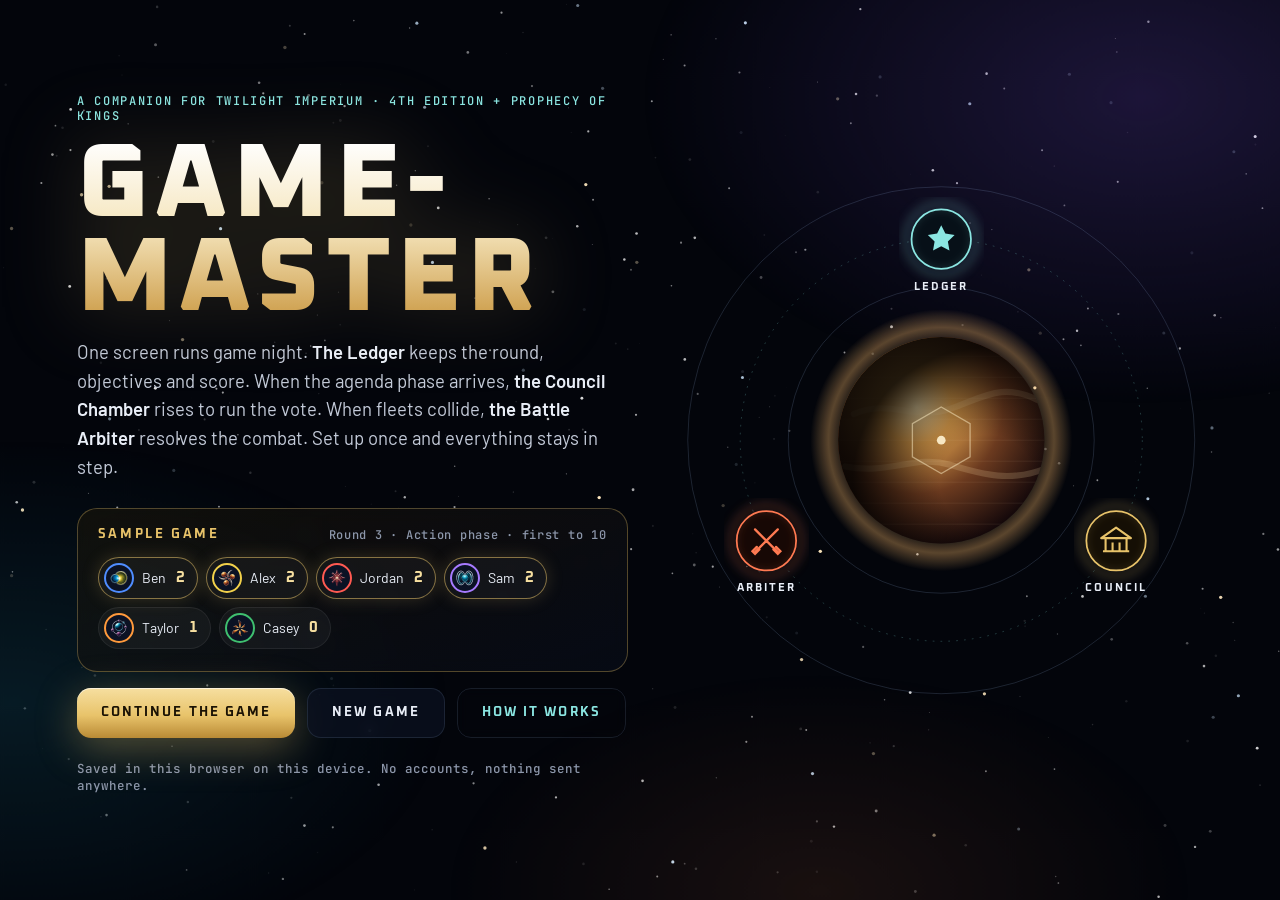
==== commit a6a1f3be: "Offline + installable, safe updates, season undo + regular players, verified starting techs, Keleres" ====
--- a/index.html
+++ b/index.html
@@ -7,6 +7,10 @@
 <link rel="stylesheet" href="shared/fonts/fonts.css">
 <meta name="description" content="Free fan-made companion for Twilight Imperium 4 + Prophecy of Kings: objectives and rounds, agenda phase, and combat in one place.">
 <meta name="theme-color" content="#05070d">
+<link rel="manifest" href="manifest.webmanifest">
+<link rel="apple-touch-icon" href="assets/icons/apple-touch-icon.png">
+<meta name="apple-mobile-web-app-capable" content="yes">
+<meta name="apple-mobile-web-app-status-bar-style" content="black-translucent">
 <link rel="icon" href="data:image/svg+xml,%3Csvg xmlns='http://www.w3.org/2000/svg' viewBox='0 0 40 40'%3E%3Cpolygon points='20,2 36,11 36,29 20,38 4,29 4,11' fill='%230b1020' stroke='%23e8c36a' stroke-width='2.5'/%3E%3Cpath d='M20 11l2.6 5.6 6 .7-4.5 4.1 1.3 6L20 24.5l-5.4 2.9 1.3-6-4.5-4.1 6-.7z' fill='%23e8c36a'/%3E%3C/svg%3E">
 <style>
 :root{--bg:#05070d}
@@ -31,6 +35,11 @@
 .sheet.on::before{opacity:1}
 @media (prefers-reduced-motion:reduce){.sheet,.scrim{transition:none}}
 
+.upd{position:fixed;left:50%;bottom:calc(16px + env(safe-area-inset-bottom,0px));transform:translateX(-50%);z-index:50;display:flex;align-items:center;gap:10px;flex-wrap:wrap;justify-content:center;
+  max-width:calc(100% - 24px);padding:10px 10px 10px 18px;border-radius:18px;background:rgba(10,15,30,.96);border:1px solid rgba(232,195,106,.55);box-shadow:0 14px 40px rgba(0,0,0,.6);font-size:14px;color:#e9eef7}
+.upd[hidden]{display:none}
+.upd button{height:36px;padding:0 16px;border-radius:999px;border:0;background:#e8c36a;color:#1a1204;font:700 12px "Oxanium",system-ui,sans-serif;letter-spacing:.12em;text-transform:uppercase;cursor:pointer}
+.upd button.ghost{background:transparent;color:#c3cad8;border:1px solid rgba(255,255,255,.18)}
 .boot{position:fixed;inset:0;display:grid;place-items:center;pointer-events:none;color:#8d97ab;font:600 12px "Oxanium",system-ui,sans-serif;letter-spacing:.3em;text-transform:uppercase;transition:opacity .4s}
 .boot.gone{opacity:0}
 
@@ -52,9 +61,12 @@
   <p>A free companion for <i>Twilight Imperium: Fourth Edition</i> and <i>Prophecy of Kings</i>. The Ledger runs the round and the score. The agenda phase brings up the Council Chamber, and combat brings up the Battle Arbiter.</p>
   <p>Your game is saved in this browser on this device. There are no accounts and nothing is sent anywhere.</p>
   <p class="fine">Fan-made and non-commercial. Not affiliated with, endorsed or sponsored by Fantasy Flight Games or Asmodee. Twilight Imperium is a trademark of Fantasy Flight Games; faction portraits © Fantasy Flight Games. Unit art rendered from <a href="https://www.thingiverse.com/thing:4191414" target="_blank" rel="noopener">Twilight Imperium 4 ship models</a> by Saunick, CC BY.</p>
+  <p class="fine" id="ver"></p>
   <form method="dialog"><button>Close</button></form>
 </dialog>
+<div class="upd" id="upd" hidden><span>A new version of GameMaster is ready. Your game is saved; updating takes a second.</span><button id="updNow">Update now</button><button id="updLater" class="ghost">Later</button></div>
 
+<script src="shared/version.js"></script>
 <script src="shared/factions.js"></script>
 <script src="shared/bus.js"></script>
 <script src="shared/table.js"></script>
@@ -106,6 +118,22 @@
   }
   TI4.on('shell:open', m => show(m.tool));
   TI4.on('shell:about', () => document.getElementById('about').showModal());
+  document.getElementById('ver').textContent = window.TI4_VERSION ? 'Version ' + window.TI4_VERSION : '';
+
+  /* offline copy + safe updates: a new version waits until someone taps "Update now" */
+  if ('serviceWorker' in navigator && location.protocol !== 'file:') {
+    let updating = false, reg = null;
+    const upd = document.getElementById('upd');
+    const offer = () => { if (navigator.serviceWorker.controller && reg && reg.waiting) upd.hidden = false; };
+    navigator.serviceWorker.register('sw.js').then(r => {
+      reg = r; offer();
+      r.addEventListener('updatefound', () => { const w = r.installing; if (w) w.addEventListener('statechange', () => { if (w.state === 'installed') offer(); }); });
+      setInterval(() => r.update().catch(() => {}), 60 * 60 * 1000);
+    }).catch(() => {});
+    document.getElementById('updNow').onclick = () => { if (reg && reg.waiting) { updating = true; reg.waiting.postMessage('update-now'); } };
+    document.getElementById('updLater').onclick = () => { upd.hidden = true; };
+    navigator.serviceWorker.addEventListener('controllerchange', () => { if (updating) location.reload(); });
+  }
   /* a loaded game: drop the Council and Arbiter so they reopen from the new data */
   TI4.on('shell:reload', () => { for (const t of ['council', 'arbiter']) if (sheets[t]) { sheets[t].remove(); delete sheets[t]; } if (current === 'council' || current === 'arbiter') { current = 'ledger'; document.body.classList.remove('up'); } });
   let back = null;
